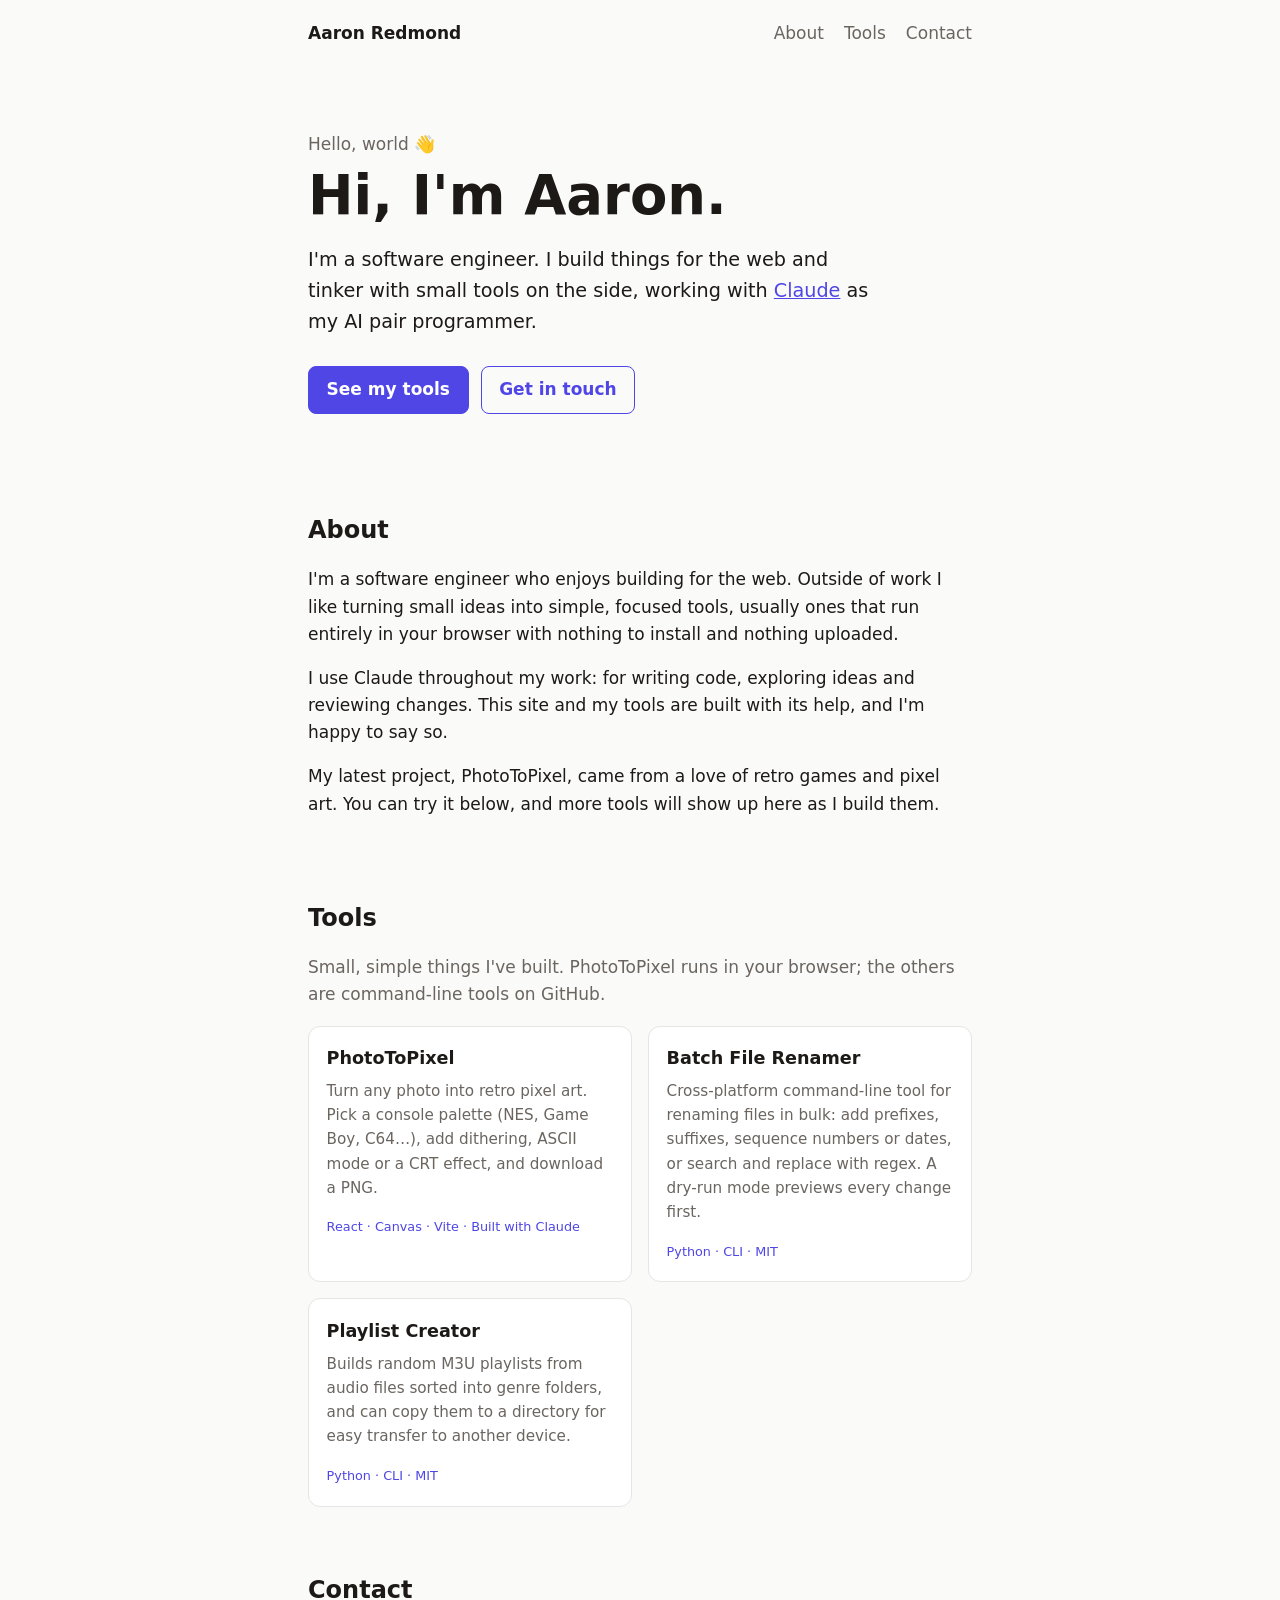
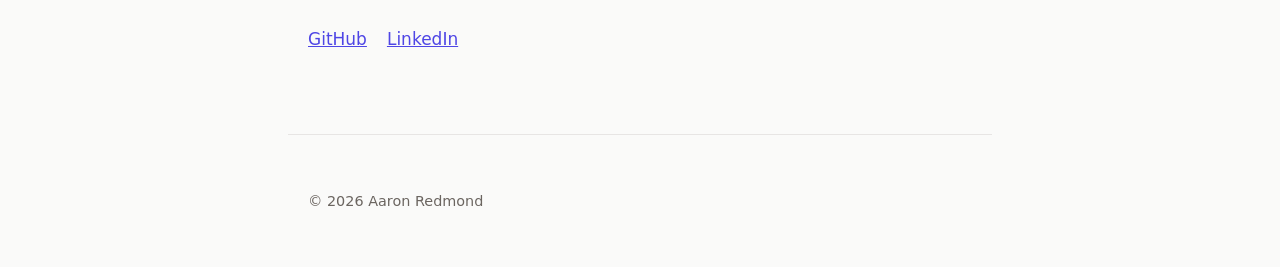
==== index.html @ 048117b8 "Add Batch File Renamer and Playlist Creator cards Co-Authored-By: Claude Sonnet 5.5 <noreply@anthrop" ====
<!DOCTYPE html>
<html lang="en">
<head>
  <meta charset="utf-8">
  <meta name="viewport" content="width=device-width, initial-scale=1">
  <meta name="description" content="Aaron Redmond – personal website and small tools.">
  <meta name="color-scheme" content="light dark">
  <title>Aaron Redmond</title>
  <link rel="stylesheet" href="style.css">
</head>
<body>
  <header class="site-header">
    <a class="brand" href="#top">Aaron Redmond</a>
    <nav>
      <a href="#about">About</a>
      <a href="#tools">Tools</a>
      <a href="#contact">Contact</a>
    </nav>
  </header>

  <main id="top">
    <section class="hero">
      <p class="eyebrow">Hello, world 👋</p>
      <h1>Hi, I'm Aaron.</h1>
      <p class="lead">
        I'm a software engineer.
        I build things for the web and tinker with small tools on the side,
        working with <a href="https://claude.com/claude-code">Claude</a> as my AI pair programmer.
      </p>
      <p class="links">
        <a class="button" href="#tools">See my tools</a>
        <a class="button ghost" href="#contact">Get in touch</a>
      </p>
    </section>

    <section id="about">
      <h2>About</h2>
      <p>
        I'm a software engineer who enjoys building for the web. Outside of
        work I like turning small ideas into simple, focused tools, usually
        ones that run entirely in your browser with nothing to install and
        nothing uploaded.
      </p>
      <p>
        I use Claude throughout my work: for writing code, exploring ideas and
        reviewing changes. This site and my tools are built with its help, and
        I'm happy to say so.
      </p>
      <p>
        My latest project, PhotoToPixel, came from a love of retro games and
        pixel art. You can try it below, and more tools will show up here as
        I build them.
      </p>
    </section>

    <section id="tools">
      <h2>Tools</h2>
      <p class="muted">Small, simple things I've built. PhotoToPixel runs in your browser; the others are command-line tools on GitHub.</p>
      <div class="cards">
        <a class="card" href="photo-to-pixel/">
          <h3>PhotoToPixel</h3>
          <p>
            Turn any photo into retro pixel art. Pick a console palette
            (NES, Game Boy, C64…), add dithering, ASCII mode or a CRT effect,
            and download a PNG.
          </p>
          <span class="tags">React · Canvas · Vite · Built with Claude</span>
        </a>
        <a class="card" href="https://github.com/aaronredmond/batch-file-renamer">
          <h3>Batch File Renamer</h3>
          <p>
            Cross-platform command-line tool for renaming files in bulk: add
            prefixes, suffixes, sequence numbers or dates, or search and replace
            with regex. A dry-run mode previews every change first.
          </p>
          <span class="tags">Python · CLI · MIT</span>
        </a>
        <a class="card" href="https://github.com/aaronredmond/playlist-creator">
          <h3>Playlist Creator</h3>
          <p>
            Builds random M3U playlists from audio files sorted into genre
            folders, and can copy them to a directory for easy transfer to
            another device.
          </p>
          <span class="tags">Python · CLI · MIT</span>
        </a>
        <!-- Add more tools by copying a card above -->
      </div>
    </section>

    <section id="contact">
      <h2>Contact</h2>
      <ul class="contact-list">
        <li><a href="https://github.com/aaronredmond">GitHub</a></li>
        <li><a href="https://www.linkedin.com/in/aaron-redmond-47b76a3a">LinkedIn</a></li>
      </ul>
    </section>
  </main>

  <footer>
    <p>&copy; <span id="year">2026</span> Aaron Redmond</p>
  </footer>

  <script>document.getElementById('year').textContent = new Date().getFullYear();</script>
</body>
</html>
---- style.css ----
:root {
  --bg: #fafaf9;
  --fg: #1c1917;
  --muted: #6b6560;
  --card: #ffffff;
  --border: #e7e5e4;
  --accent: #4f46e5;
  --accent-fg: #ffffff;
}

@media (prefers-color-scheme: dark) {
  :root {
    --bg: #131211;
    --fg: #f5f5f4;
    --muted: #a8a29e;
    --card: #1c1a19;
    --border: #2e2b29;
    --accent: #818cf8;
    --accent-fg: #131211;
  }
}

* { box-sizing: border-box; }

html { scroll-behavior: smooth; }

body {
  margin: 0;
  background: var(--bg);
  color: var(--fg);
  font: 17px/1.6 system-ui, -apple-system, "Segoe UI", Roboto, sans-serif;
}

a { color: var(--accent); }

.site-header,
main,
footer {
  max-width: 44rem;
  margin: 0 auto;
  padding-inline: 1.25rem;
}

.site-header {
  display: flex;
  justify-content: space-between;
  align-items: center;
  padding-block: 1.25rem;
}

.brand {
  color: var(--fg);
  font-weight: 700;
  text-decoration: none;
}

.site-header nav { display: flex; gap: 1.25rem; }
.site-header nav a { color: var(--muted); text-decoration: none; }
.site-header nav a:hover { color: var(--fg); }

.hero { padding-block: 4rem 3rem; }

.eyebrow { color: var(--muted); margin: 0 0 .5rem; }

h1 {
  font-size: clamp(2.2rem, 7vw, 3.4rem);
  line-height: 1.1;
  margin: 0 0 1rem;
}

h2 { font-size: 1.5rem; margin: 0 0 .75rem; }
h3 { margin: 0 0 .4rem; font-size: 1.1rem; }

.lead { font-size: 1.2rem; max-width: 36rem; }
.muted { color: var(--muted); }

section { padding-block: 2rem; }

.links { display: flex; flex-wrap: wrap; gap: .75rem; margin-top: 1.75rem; }

.button {
  display: inline-block;
  padding: .6rem 1.1rem;
  border-radius: .5rem;
  background: var(--accent);
  color: var(--accent-fg);
  font-weight: 600;
  text-decoration: none;
  border: 1px solid var(--accent);
}
.button.ghost { background: transparent; color: var(--accent); }
.button:hover { opacity: .85; }

.cards {
  display: grid;
  grid-template-columns: repeat(auto-fill, minmax(16rem, 1fr));
  gap: 1rem;
  margin-top: 1rem;
}

.card {
  display: block;
  padding: 1.1rem;
  background: var(--card);
  border: 1px solid var(--border);
  border-radius: .75rem;
  color: var(--fg);
  text-decoration: none;
  transition: transform .15s, border-color .15s;
}
.card:hover { transform: translateY(-2px); border-color: var(--accent); }
.card p { margin: 0 0 .75rem; color: var(--muted); font-size: .95rem; }
.tags { font-size: .8rem; color: var(--accent); }

.contact-list { list-style: none; padding: 0; display: flex; flex-wrap: wrap; gap: 1.25rem; }

footer {
  padding-block: 2.5rem;
  color: var(--muted);
  font-size: .9rem;
  border-top: 1px solid var(--border);
  margin-top: 2rem;
}

:focus-visible { outline: 2px solid var(--accent); outline-offset: 3px; }
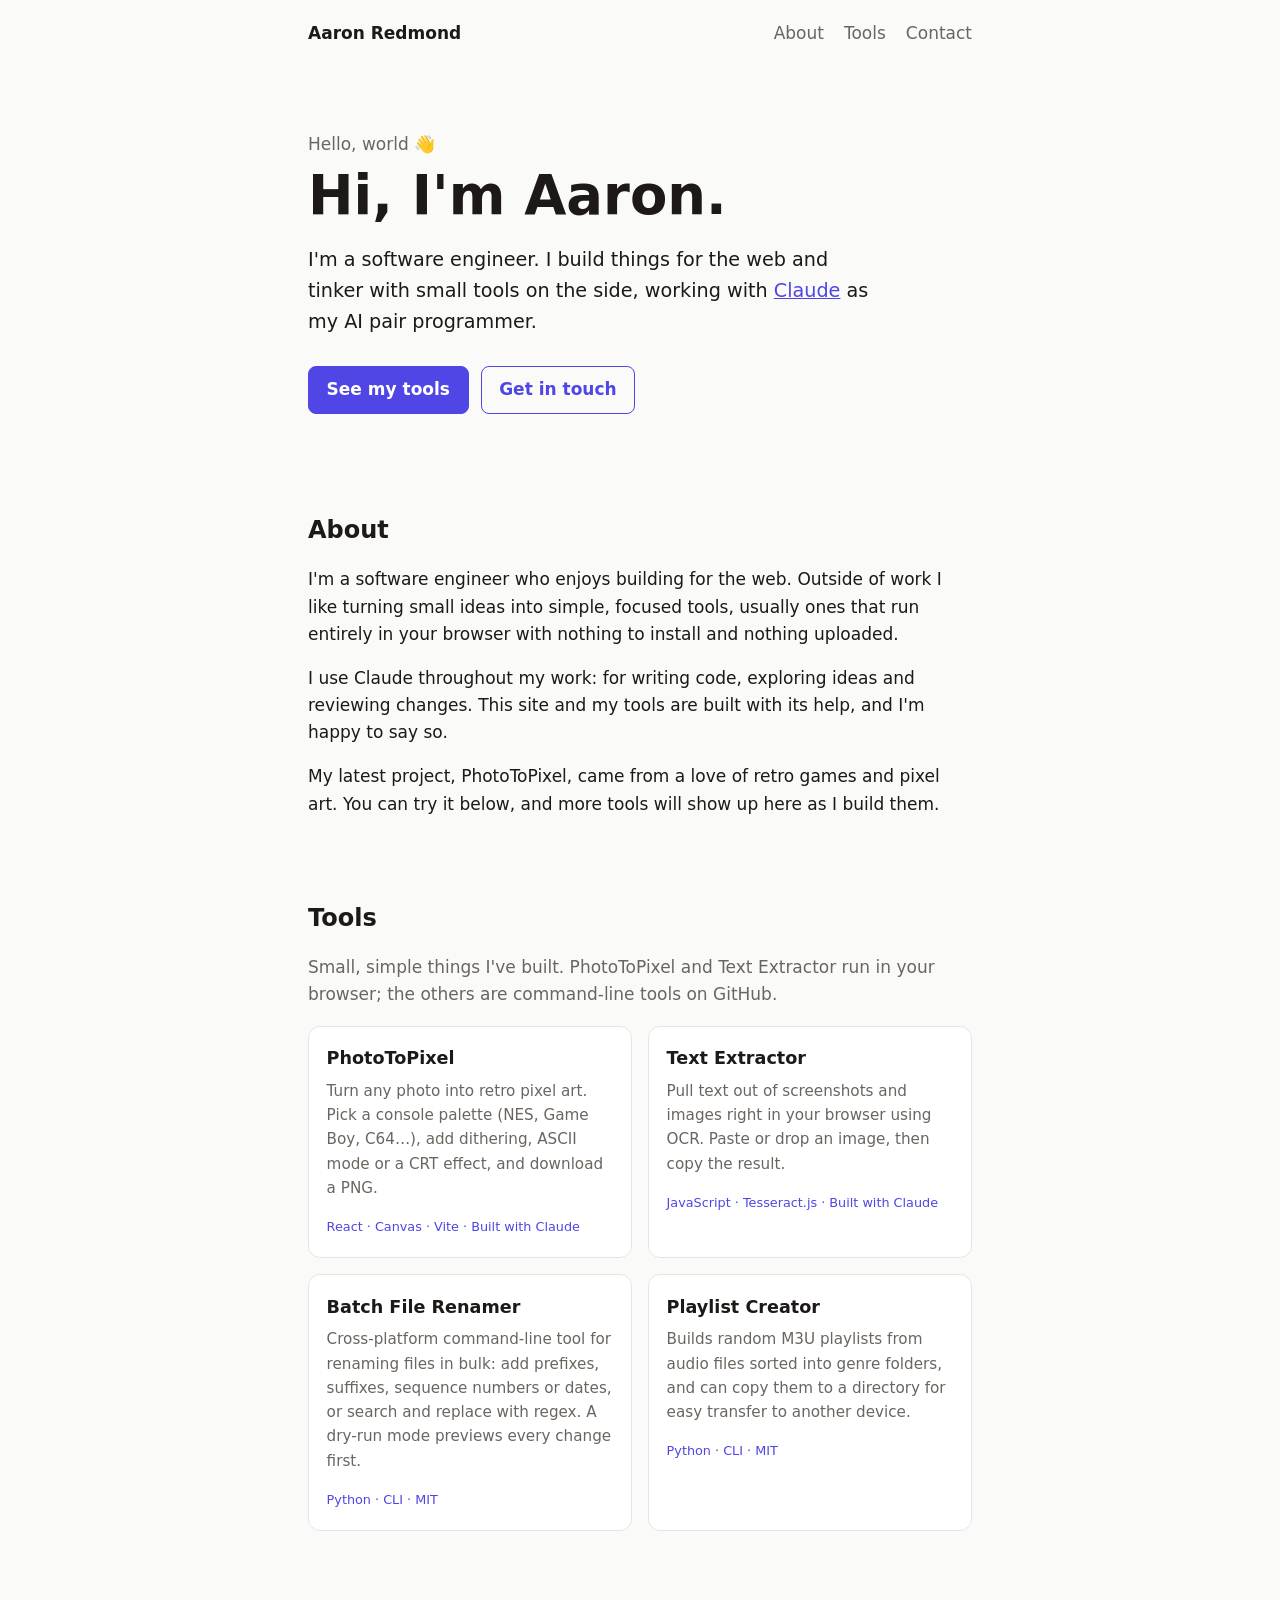
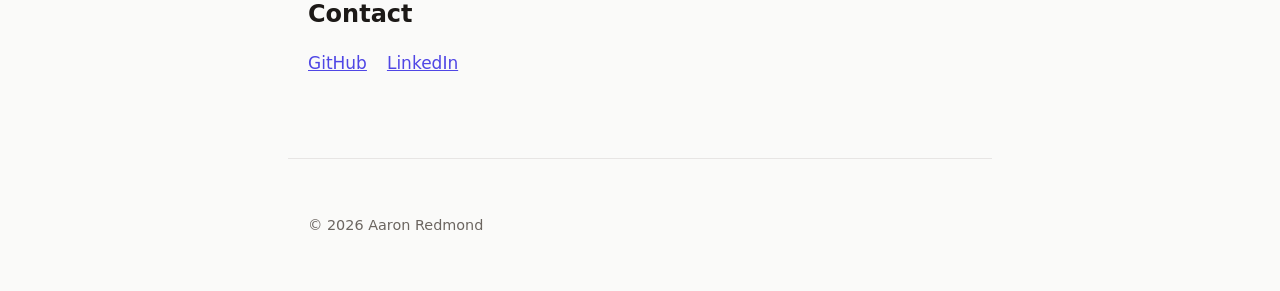
==== commit f71518f5: "Add Text Extractor tool and card Co-Authored-By: Claude Sonnet 5.5 <noreply@anthropic.com>" ====
--- a/index.html
+++ b/index.html
@@ -55,7 +55,7 @@
 
     <section id="tools">
       <h2>Tools</h2>
-      <p class="muted">Small, simple things I've built. PhotoToPixel runs in your browser; the others are command-line tools on GitHub.</p>
+      <p class="muted">Small, simple things I've built. PhotoToPixel and Text Extractor run in your browser; the others are command-line tools on GitHub.</p>
       <div class="cards">
         <a class="card" href="photo-to-pixel/">
           <h3>PhotoToPixel</h3>
@@ -65,6 +65,14 @@
             and download a PNG.
           </p>
           <span class="tags">React · Canvas · Vite · Built with Claude</span>
+        </a>
+        <a class="card" href="text-extractor/">
+          <h3>Text Extractor</h3>
+          <p>
+            Pull text out of screenshots and images right in your browser
+            using OCR. Paste or drop an image, then copy the result.
+          </p>
+          <span class="tags">JavaScript · Tesseract.js · Built with Claude</span>
         </a>
         <a class="card" href="https://github.com/aaronredmond/batch-file-renamer">
           <h3>Batch File Renamer</h3>
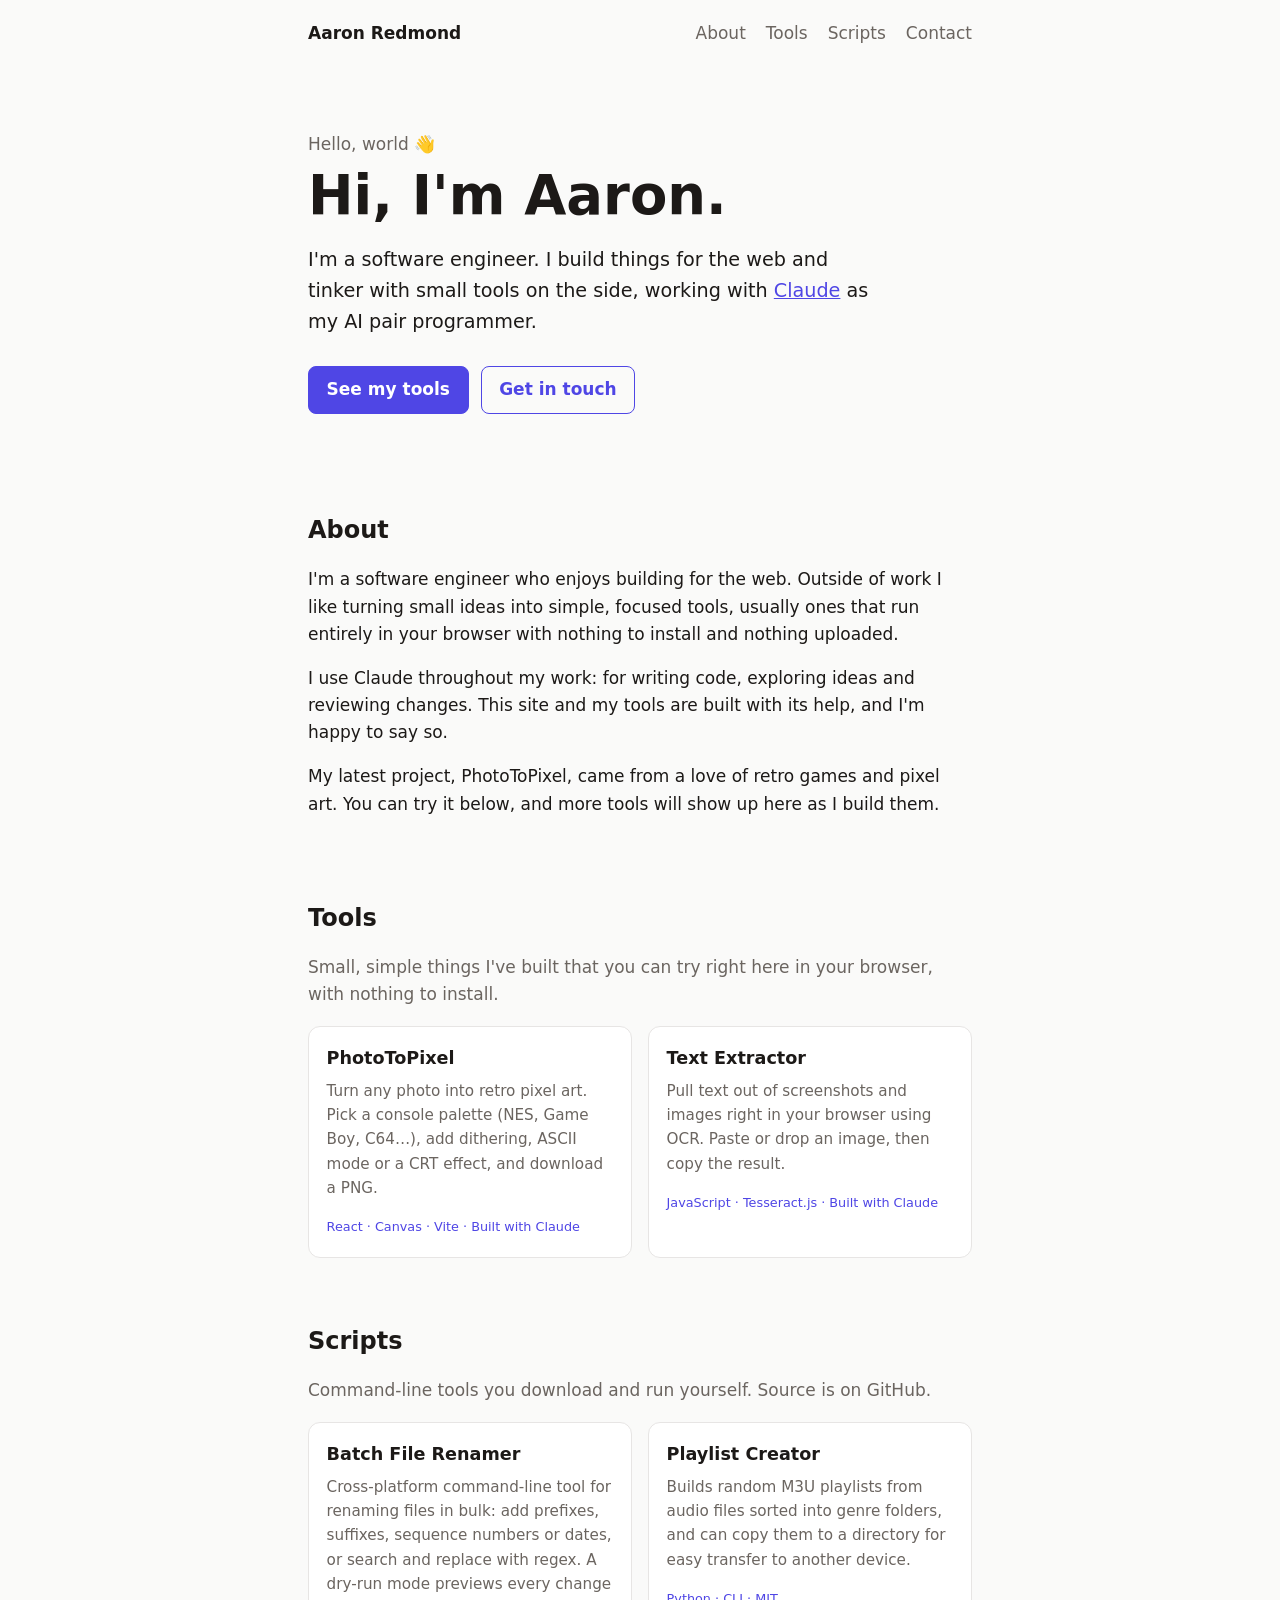
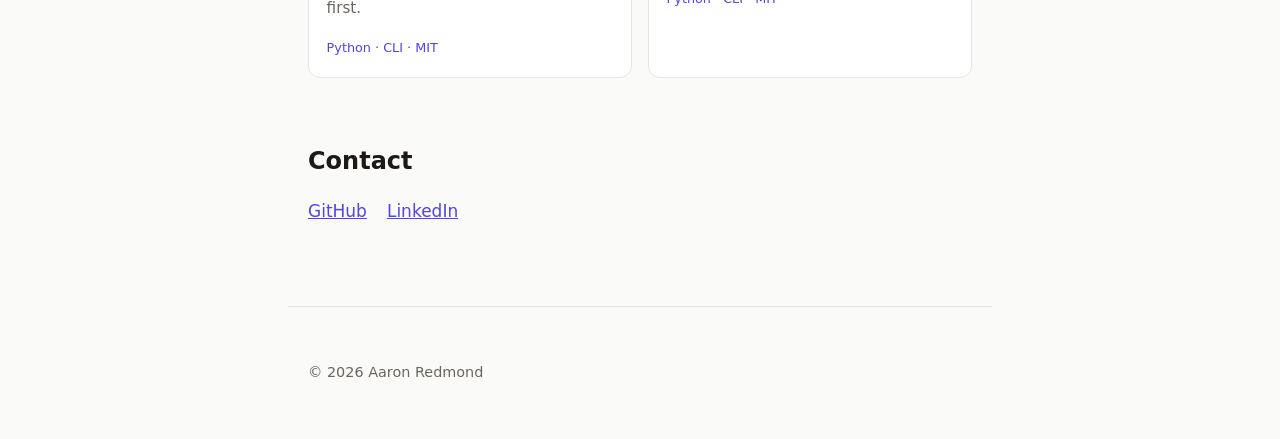
==== commit e687264d: "Split Tools and Scripts into separate sections Co-Authored-By: Claude Sonnet 5.5 <noreply@anthropic." ====
--- a/index.html
+++ b/index.html
@@ -14,6 +14,7 @@
     <nav>
       <a href="#about">About</a>
       <a href="#tools">Tools</a>
+      <a href="#scripts">Scripts</a>
       <a href="#contact">Contact</a>
     </nav>
   </header>
@@ -55,7 +56,7 @@
 
     <section id="tools">
       <h2>Tools</h2>
-      <p class="muted">Small, simple things I've built. PhotoToPixel and Text Extractor run in your browser; the others are command-line tools on GitHub.</p>
+      <p class="muted">Small, simple things I've built that you can try right here in your browser, with nothing to install.</p>
       <div class="cards">
         <a class="card" href="photo-to-pixel/">
           <h3>PhotoToPixel</h3>
@@ -74,6 +75,13 @@
           </p>
           <span class="tags">JavaScript · Tesseract.js · Built with Claude</span>
         </a>
+      </div>
+    </section>
+
+    <section id="scripts">
+      <h2>Scripts</h2>
+      <p class="muted">Command-line tools you download and run yourself. Source is on GitHub.</p>
+      <div class="cards">
         <a class="card" href="https://github.com/aaronredmond/batch-file-renamer">
           <h3>Batch File Renamer</h3>
           <p>
@@ -92,7 +100,7 @@
           </p>
           <span class="tags">Python · CLI · MIT</span>
         </a>
-        <!-- Add more tools by copying a card above -->
+        <!-- Add more scripts by copying a card above -->
       </div>
     </section>
 
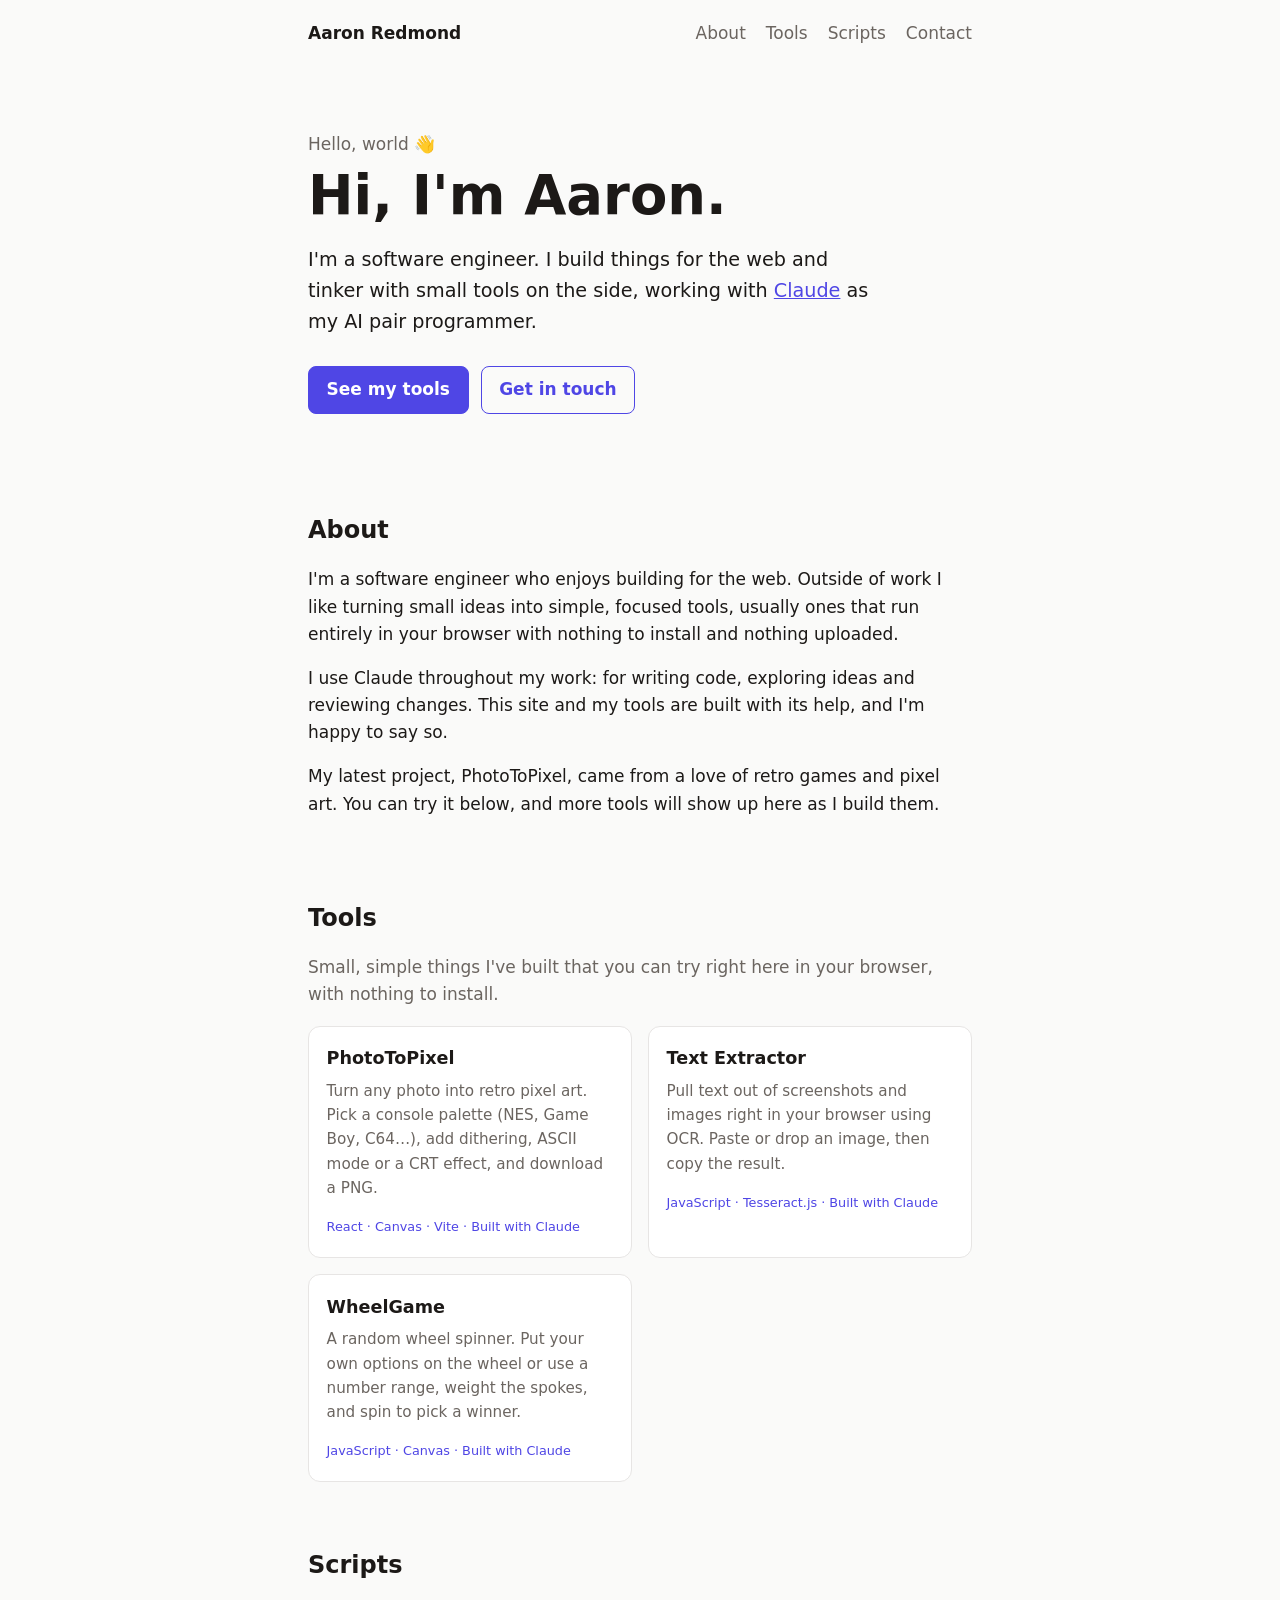
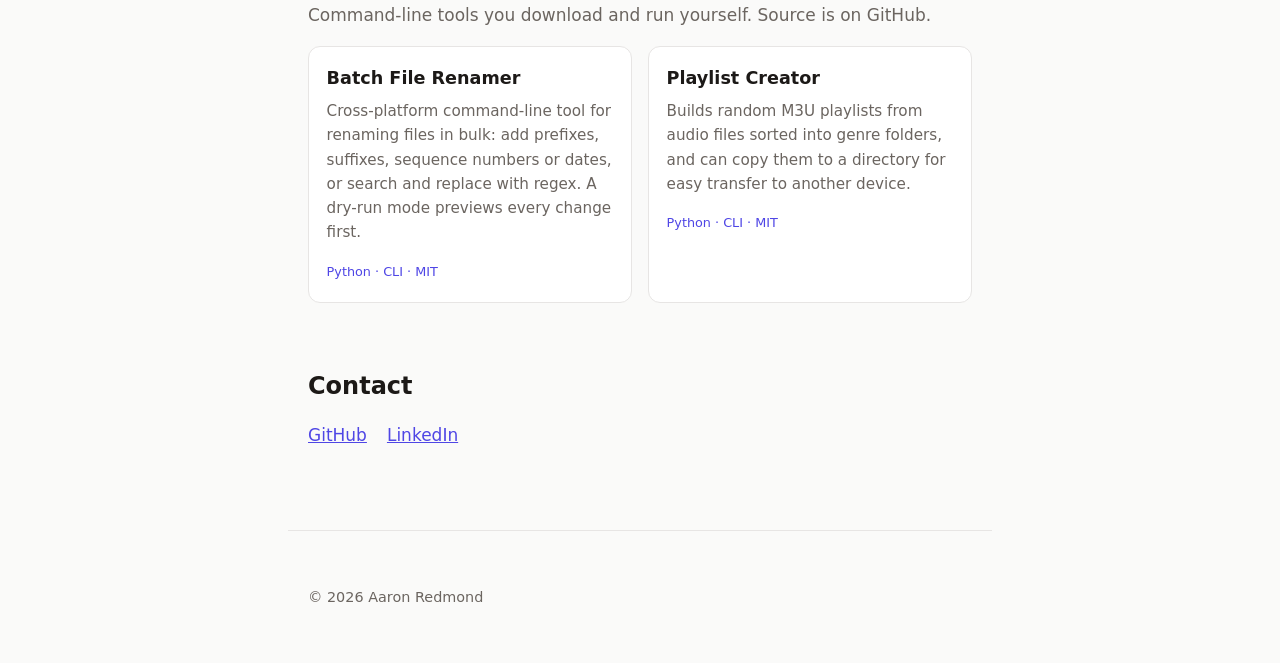
==== commit 3673752e: "Add WheelGame tool and card Co-Authored-By: Claude Sonnet 5.5 <noreply@anthropic.com>" ====
--- a/index.html
+++ b/index.html
@@ -75,6 +75,14 @@
           </p>
           <span class="tags">JavaScript · Tesseract.js · Built with Claude</span>
         </a>
+        <a class="card" href="wheel-game/">
+          <h3>WheelGame</h3>
+          <p>
+            A random wheel spinner. Put your own options on the wheel or use a
+            number range, weight the spokes, and spin to pick a winner.
+          </p>
+          <span class="tags">JavaScript · Canvas · Built with Claude</span>
+        </a>
       </div>
     </section>
 
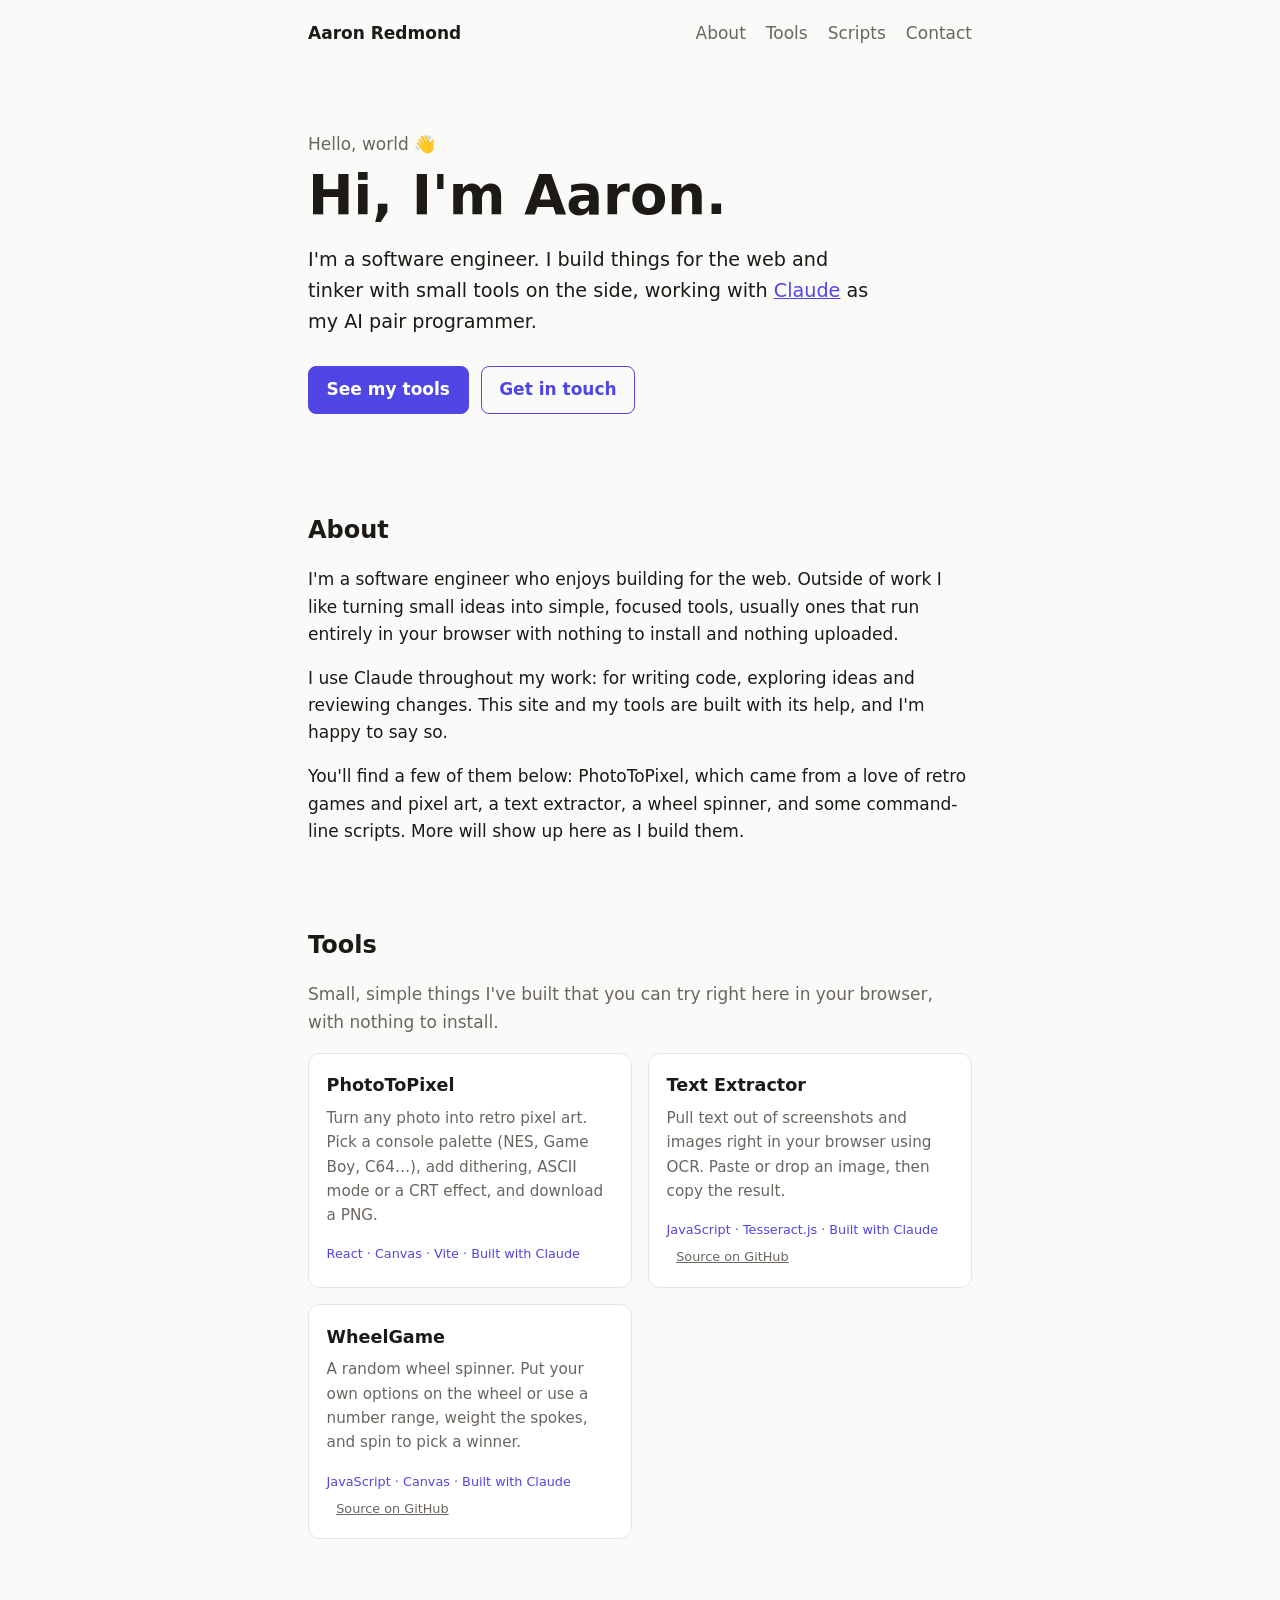
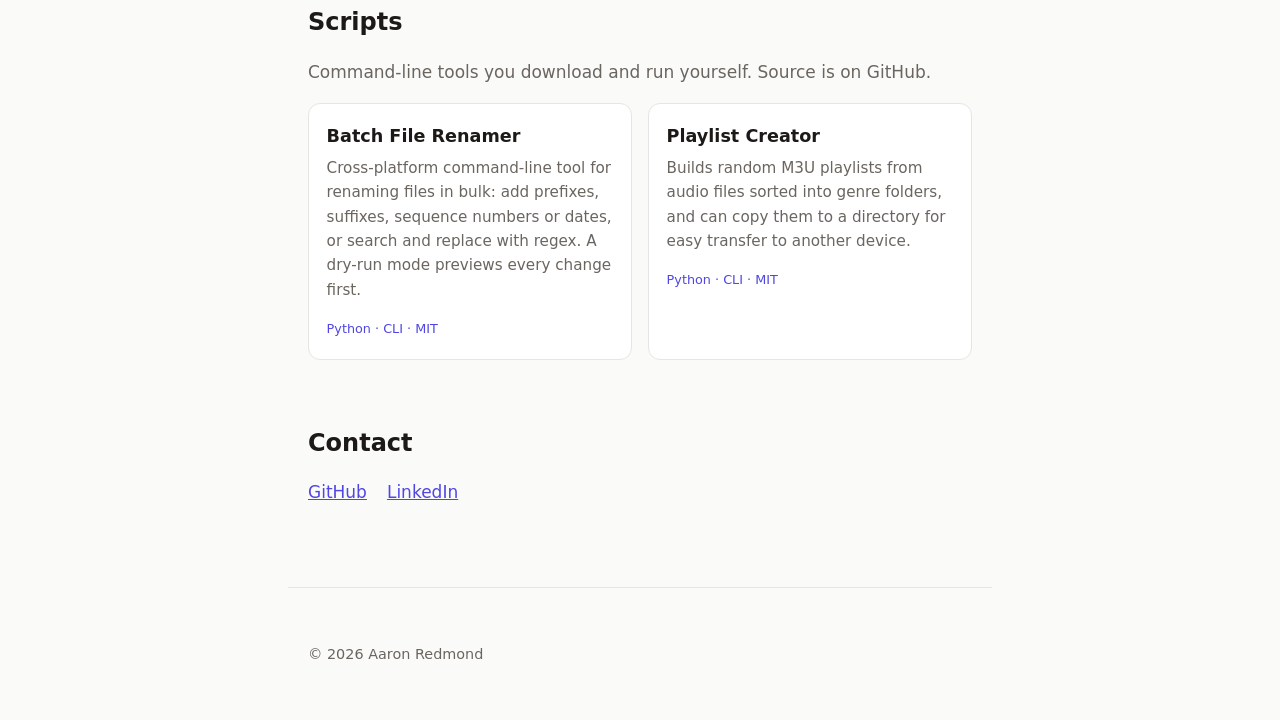
==== commit 3975b7c8: "Update About text, add Source links and sync script Co-Authored-By: Claude Sonnet 5.5 <noreply@anthr" ====
--- a/index.html
+++ b/index.html
@@ -48,9 +48,9 @@
         I'm happy to say so.
       </p>
       <p>
-        My latest project, PhotoToPixel, came from a love of retro games and
-        pixel art. You can try it below, and more tools will show up here as
-        I build them.
+        You'll find a few of them below: PhotoToPixel, which came from a love
+        of retro games and pixel art, a text extractor, a wheel spinner, and
+        some command-line scripts. More will show up here as I build them.
       </p>
     </section>
 
@@ -58,31 +58,33 @@
       <h2>Tools</h2>
       <p class="muted">Small, simple things I've built that you can try right here in your browser, with nothing to install.</p>
       <div class="cards">
-        <a class="card" href="photo-to-pixel/">
-          <h3>PhotoToPixel</h3>
+        <div class="card">
+          <h3><a class="card-link" href="photo-to-pixel/">PhotoToPixel</a></h3>
           <p>
             Turn any photo into retro pixel art. Pick a console palette
             (NES, Game Boy, C64…), add dithering, ASCII mode or a CRT effect,
             and download a PNG.
           </p>
           <span class="tags">React · Canvas · Vite · Built with Claude</span>
-        </a>
-        <a class="card" href="text-extractor/">
-          <h3>Text Extractor</h3>
+        </div>
+        <div class="card">
+          <h3><a class="card-link" href="text-extractor/">Text Extractor</a></h3>
           <p>
             Pull text out of screenshots and images right in your browser
             using OCR. Paste or drop an image, then copy the result.
           </p>
           <span class="tags">JavaScript · Tesseract.js · Built with Claude</span>
-        </a>
-        <a class="card" href="wheel-game/">
-          <h3>WheelGame</h3>
+          <a class="source" href="https://github.com/aaronredmond/Text-Extractor">Source on GitHub</a>
+        </div>
+        <div class="card">
+          <h3><a class="card-link" href="wheel-game/">WheelGame</a></h3>
           <p>
             A random wheel spinner. Put your own options on the wheel or use a
             number range, weight the spokes, and spin to pick a winner.
           </p>
           <span class="tags">JavaScript · Canvas · Built with Claude</span>
-        </a>
+          <a class="source" href="https://github.com/aaronredmond/WheelGame">Source on GitHub</a>
+        </div>
       </div>
     </section>
 
--- a/style.css
+++ b/style.css
@@ -123,3 +123,12 @@
 }
 
 :focus-visible { outline: 2px solid var(--accent); outline-offset: 3px; }
+
+/* Cards that hold two links: the title link stretches over the whole card,
+   and the Source link sits above it so both stay clickable. */
+div.card { position: relative; }
+.card-link { color: inherit; text-decoration: none; }
+.card-link::after { content: ""; position: absolute; inset: 0; border-radius: .75rem; }
+.card-link:focus-visible { outline: none; }
+.card-link:focus-visible::after { outline: 2px solid var(--accent); outline-offset: 3px; }
+.source { position: relative; z-index: 1; display: inline-block; margin-left: .6rem; font-size: .8rem; color: var(--muted); }
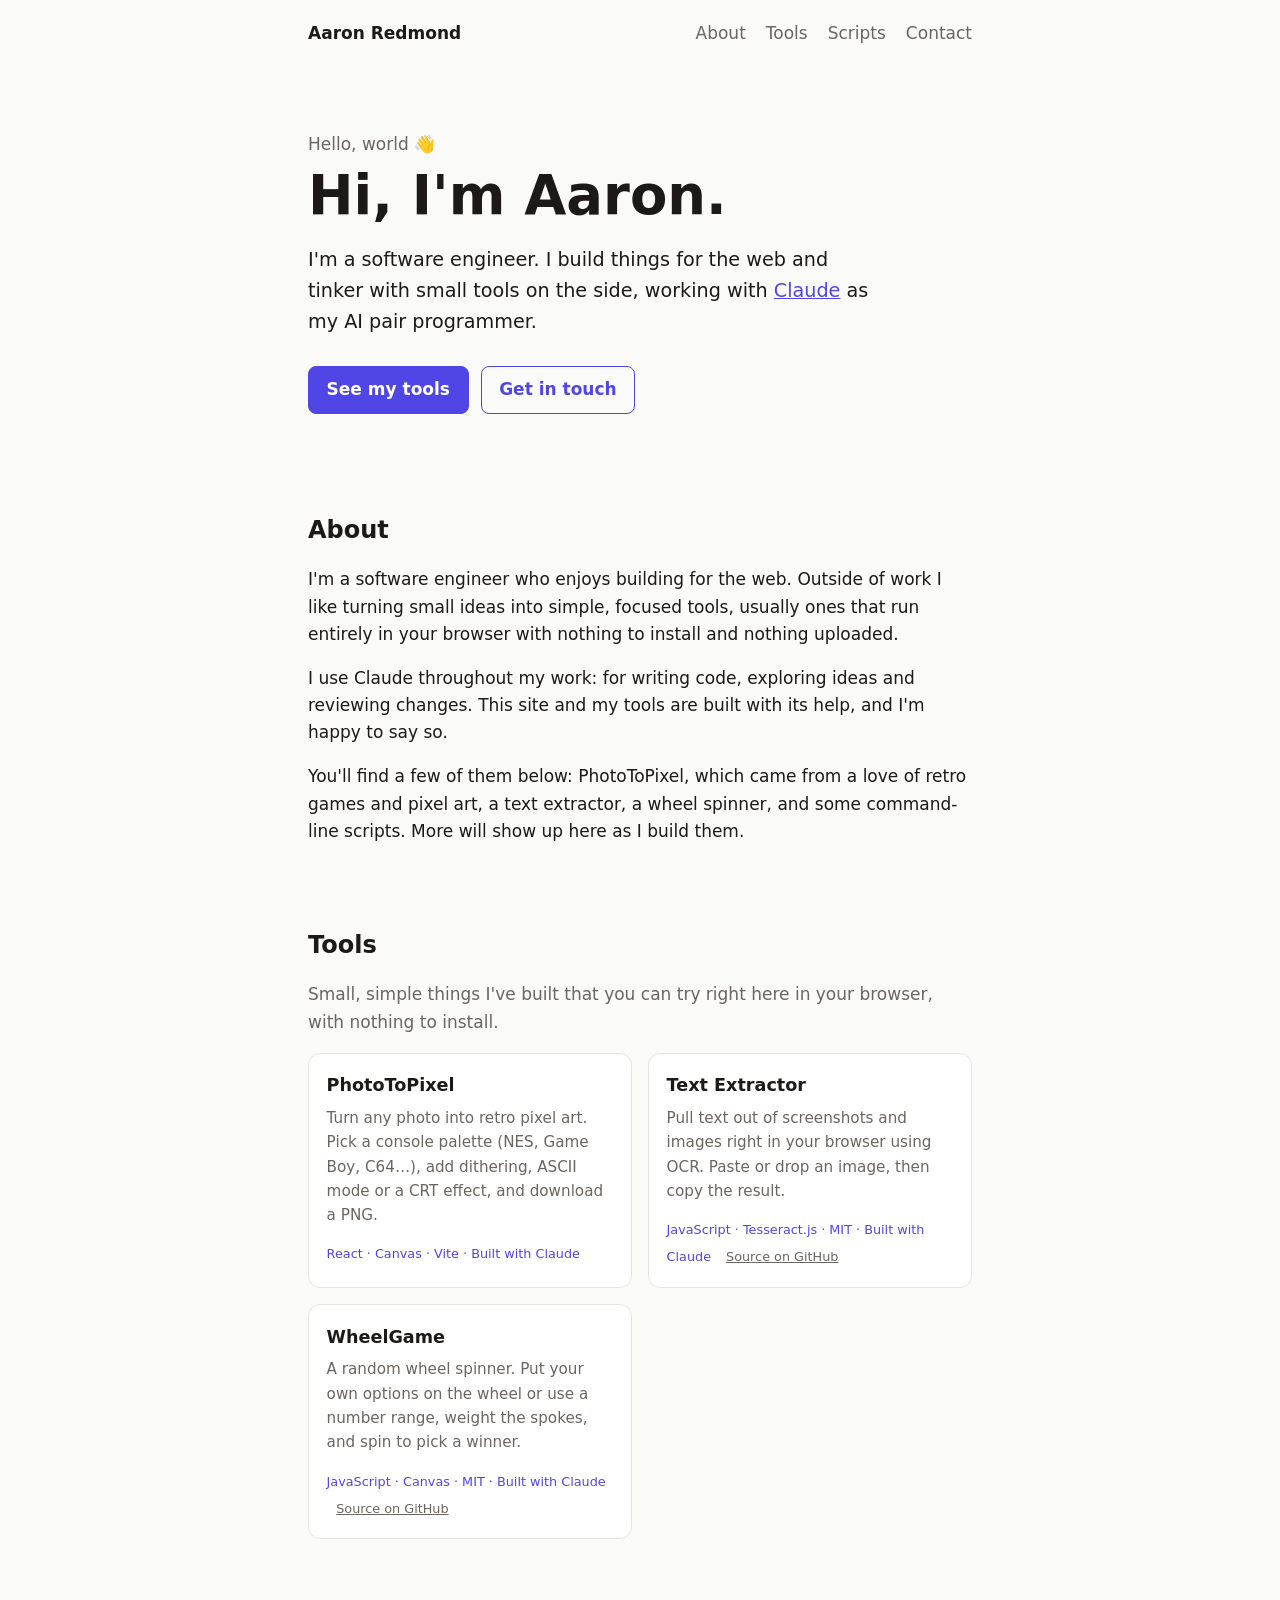
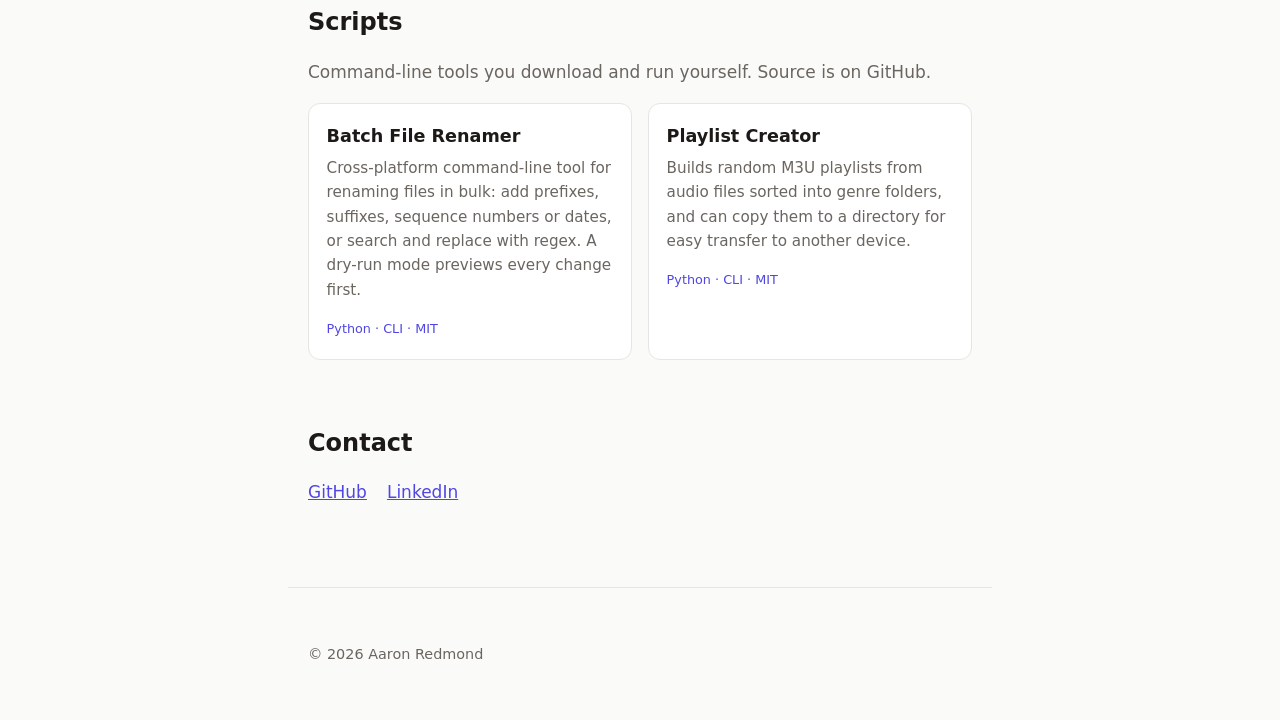
==== commit 03725d9a: "Add MIT licence tag to Text Extractor and WheelGame cards Co-Authored-By: Claude Sonnet 5.5 <noreply" ====
--- a/index.html
+++ b/index.html
@@ -73,7 +73,7 @@
             Pull text out of screenshots and images right in your browser
             using OCR. Paste or drop an image, then copy the result.
           </p>
-          <span class="tags">JavaScript · Tesseract.js · Built with Claude</span>
+          <span class="tags">JavaScript · Tesseract.js · MIT · Built with Claude</span>
           <a class="source" href="https://github.com/aaronredmond/Text-Extractor">Source on GitHub</a>
         </div>
         <div class="card">
@@ -82,7 +82,7 @@
             A random wheel spinner. Put your own options on the wheel or use a
             number range, weight the spokes, and spin to pick a winner.
           </p>
-          <span class="tags">JavaScript · Canvas · Built with Claude</span>
+          <span class="tags">JavaScript · Canvas · MIT · Built with Claude</span>
           <a class="source" href="https://github.com/aaronredmond/WheelGame">Source on GitHub</a>
         </div>
       </div>
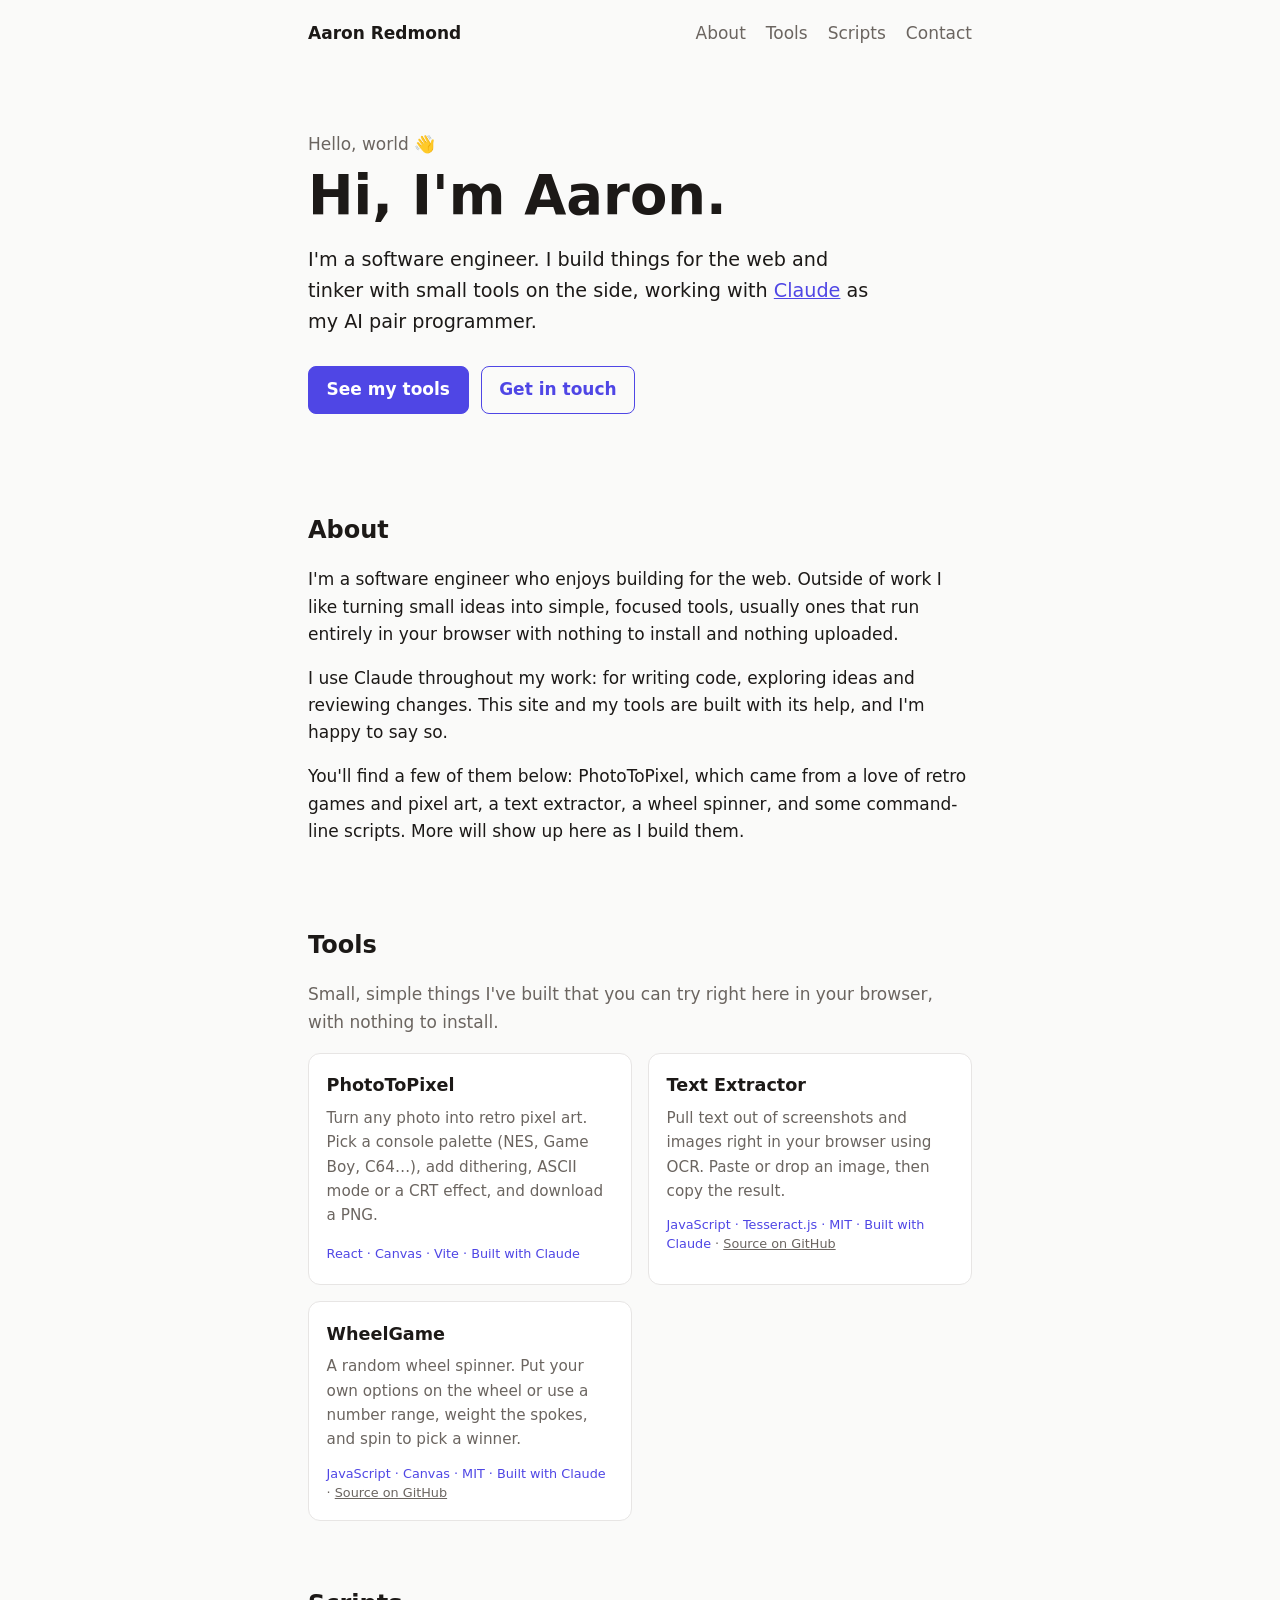
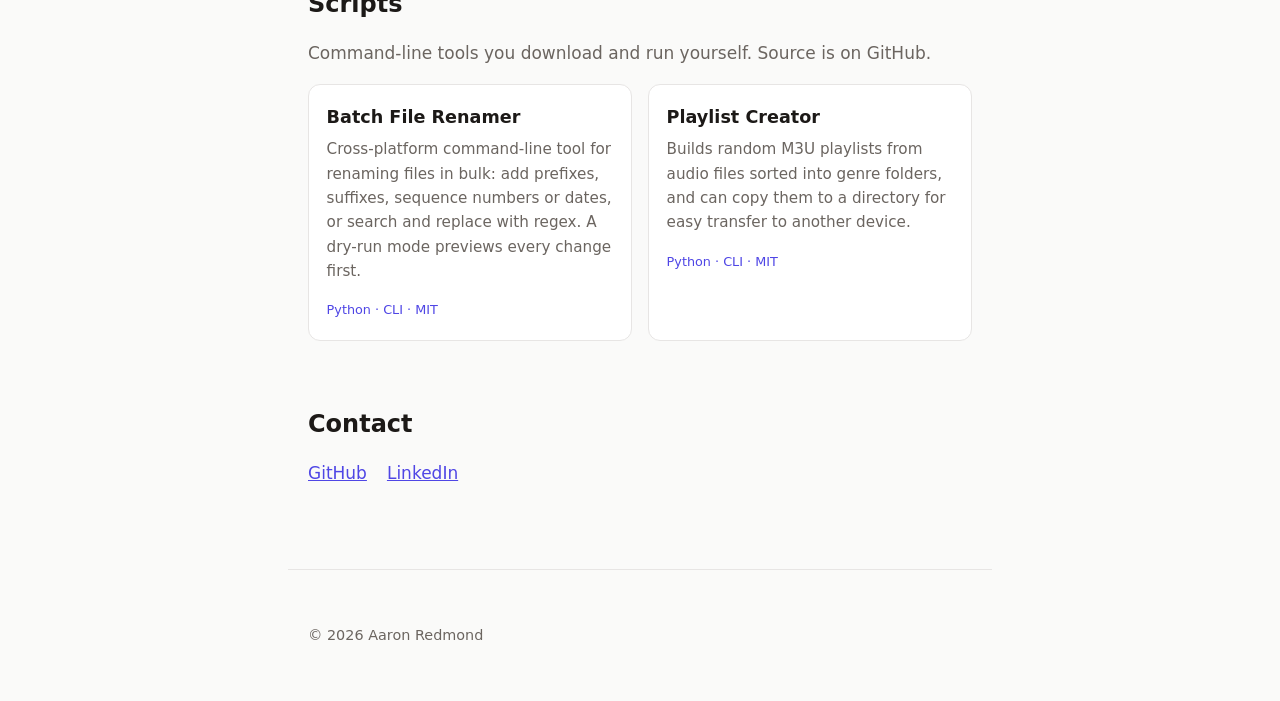
==== commit 3ee01acb: "Put card tags and Source link in one row with a separator Co-Authored-By: Claude Sonnet 5.5 <noreply" ====
--- a/index.html
+++ b/index.html
@@ -6,6 +6,13 @@
   <meta name="description" content="Aaron Redmond – personal website and small tools.">
   <meta name="color-scheme" content="light dark">
   <title>Aaron Redmond</title>
+  <link rel="canonical" href="https://aaronredmond.github.io/">
+  <link rel="icon" href="data:image/svg+xml,%3Csvg xmlns='http://www.w3.org/2000/svg' viewBox='0 0 32 32'%3E%3Crect width='32' height='32' rx='7' fill='%23444'/%3E%3Ctext x='16' y='23' font-family='sans-serif' font-size='18' font-weight='700' text-anchor='middle' fill='%23fff'%3EA%3C/text%3E%3C/svg%3E">
+  <meta property="og:type" content="website">
+  <meta property="og:title" content="Aaron Redmond">
+  <meta property="og:description" content="Personal website and small tools: a pixel art converter, text extractor, wheel spinner and command-line scripts.">
+  <meta property="og:url" content="https://aaronredmond.github.io/">
+  <meta name="twitter:card" content="summary">
   <link rel="stylesheet" href="style.css">
 </head>
 <body>
@@ -73,8 +80,7 @@
             Pull text out of screenshots and images right in your browser
             using OCR. Paste or drop an image, then copy the result.
           </p>
-          <span class="tags">JavaScript · Tesseract.js · MIT · Built with Claude</span>
-          <a class="source" href="https://github.com/aaronredmond/Text-Extractor">Source on GitHub</a>
+          <p class="card-meta"><span class="tags">JavaScript · Tesseract.js · MIT · Built with Claude</span> · <a class="source" href="https://github.com/aaronredmond/Text-Extractor">Source on GitHub</a></p>
         </div>
         <div class="card">
           <h3><a class="card-link" href="wheel-game/">WheelGame</a></h3>
@@ -82,8 +88,7 @@
             A random wheel spinner. Put your own options on the wheel or use a
             number range, weight the spokes, and spin to pick a winner.
           </p>
-          <span class="tags">JavaScript · Canvas · MIT · Built with Claude</span>
-          <a class="source" href="https://github.com/aaronredmond/WheelGame">Source on GitHub</a>
+          <p class="card-meta"><span class="tags">JavaScript · Canvas · MIT · Built with Claude</span> · <a class="source" href="https://github.com/aaronredmond/WheelGame">Source on GitHub</a></p>
         </div>
       </div>
     </section>
--- a/style.css
+++ b/style.css
@@ -131,4 +131,6 @@
 .card-link::after { content: ""; position: absolute; inset: 0; border-radius: .75rem; }
 .card-link:focus-visible { outline: none; }
 .card-link:focus-visible::after { outline: 2px solid var(--accent); outline-offset: 3px; }
-.source { position: relative; z-index: 1; display: inline-block; margin-left: .6rem; font-size: .8rem; color: var(--muted); }
+.card .card-meta { margin: 0; font-size: .8rem; line-height: 1.5; color: var(--muted); }
+.card-meta .tags { font-size: inherit; }
+.source { position: relative; z-index: 1; font-size: inherit; color: var(--muted); }
